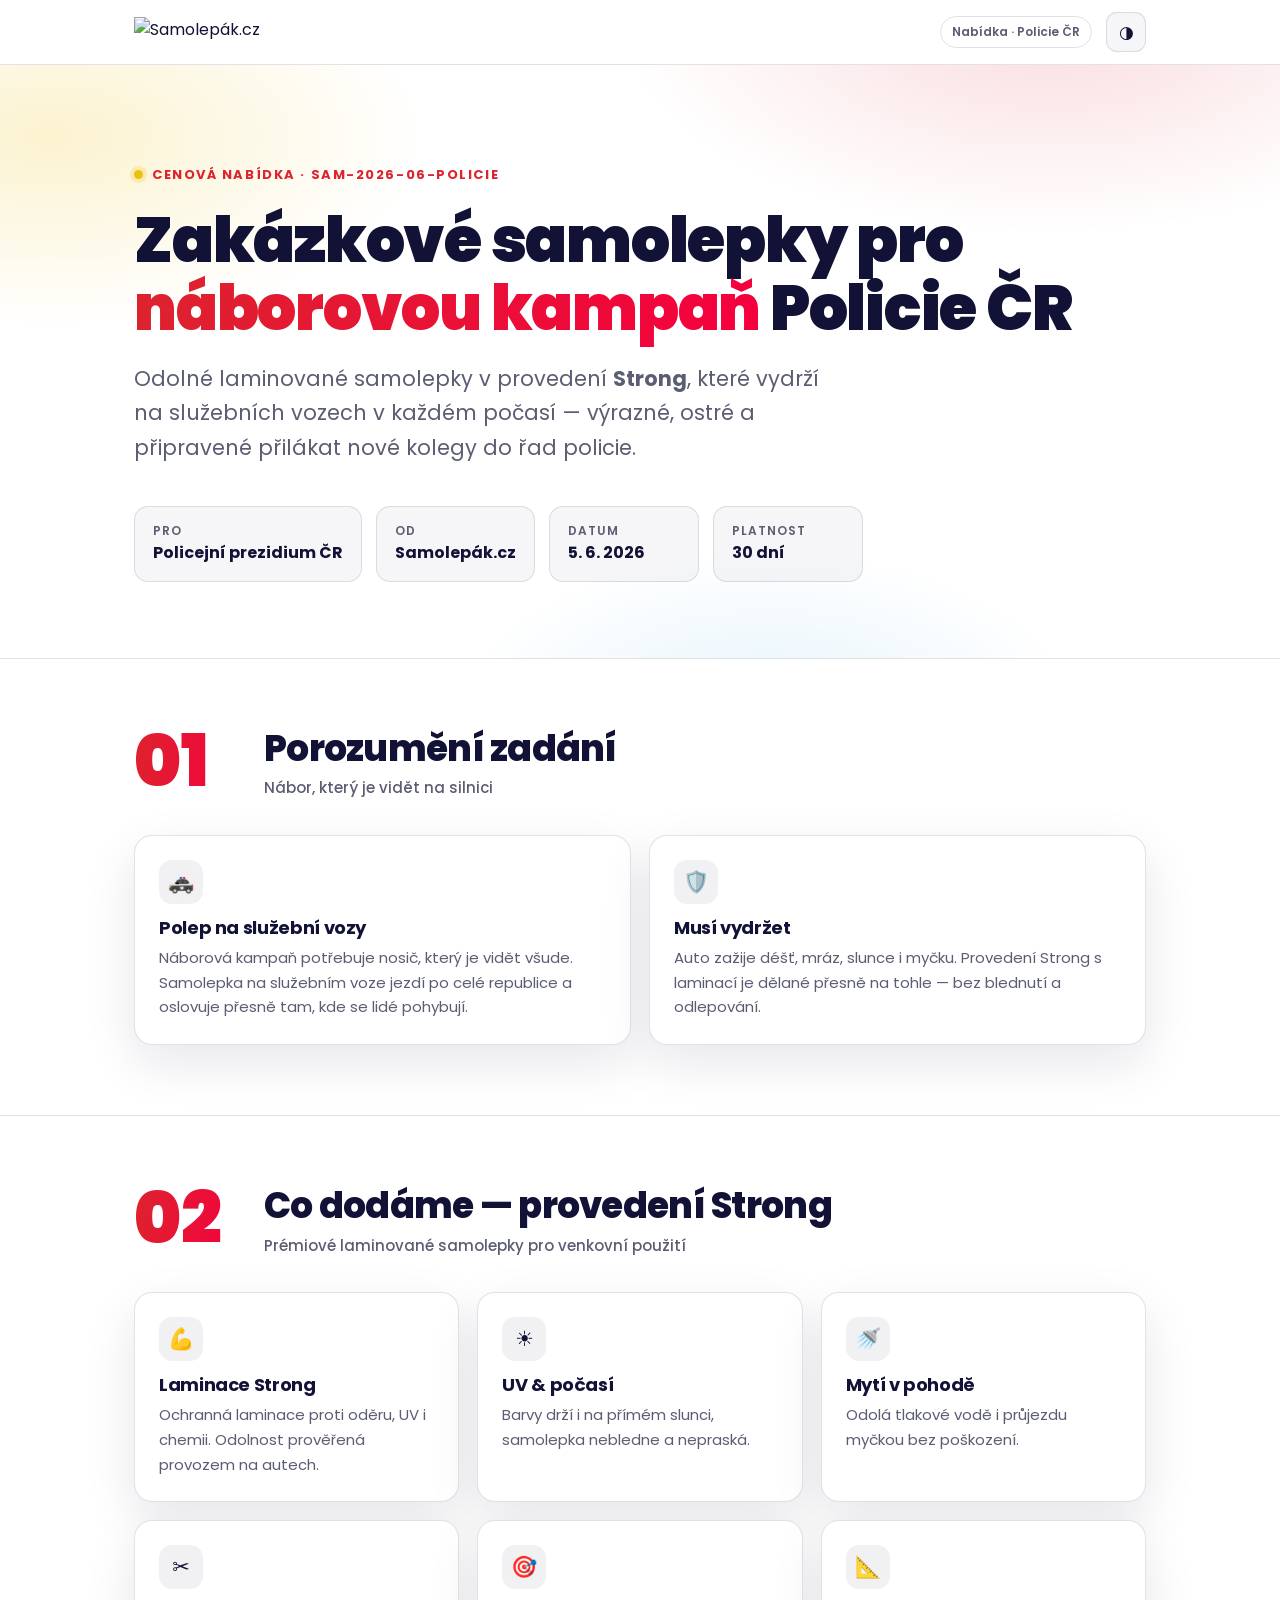
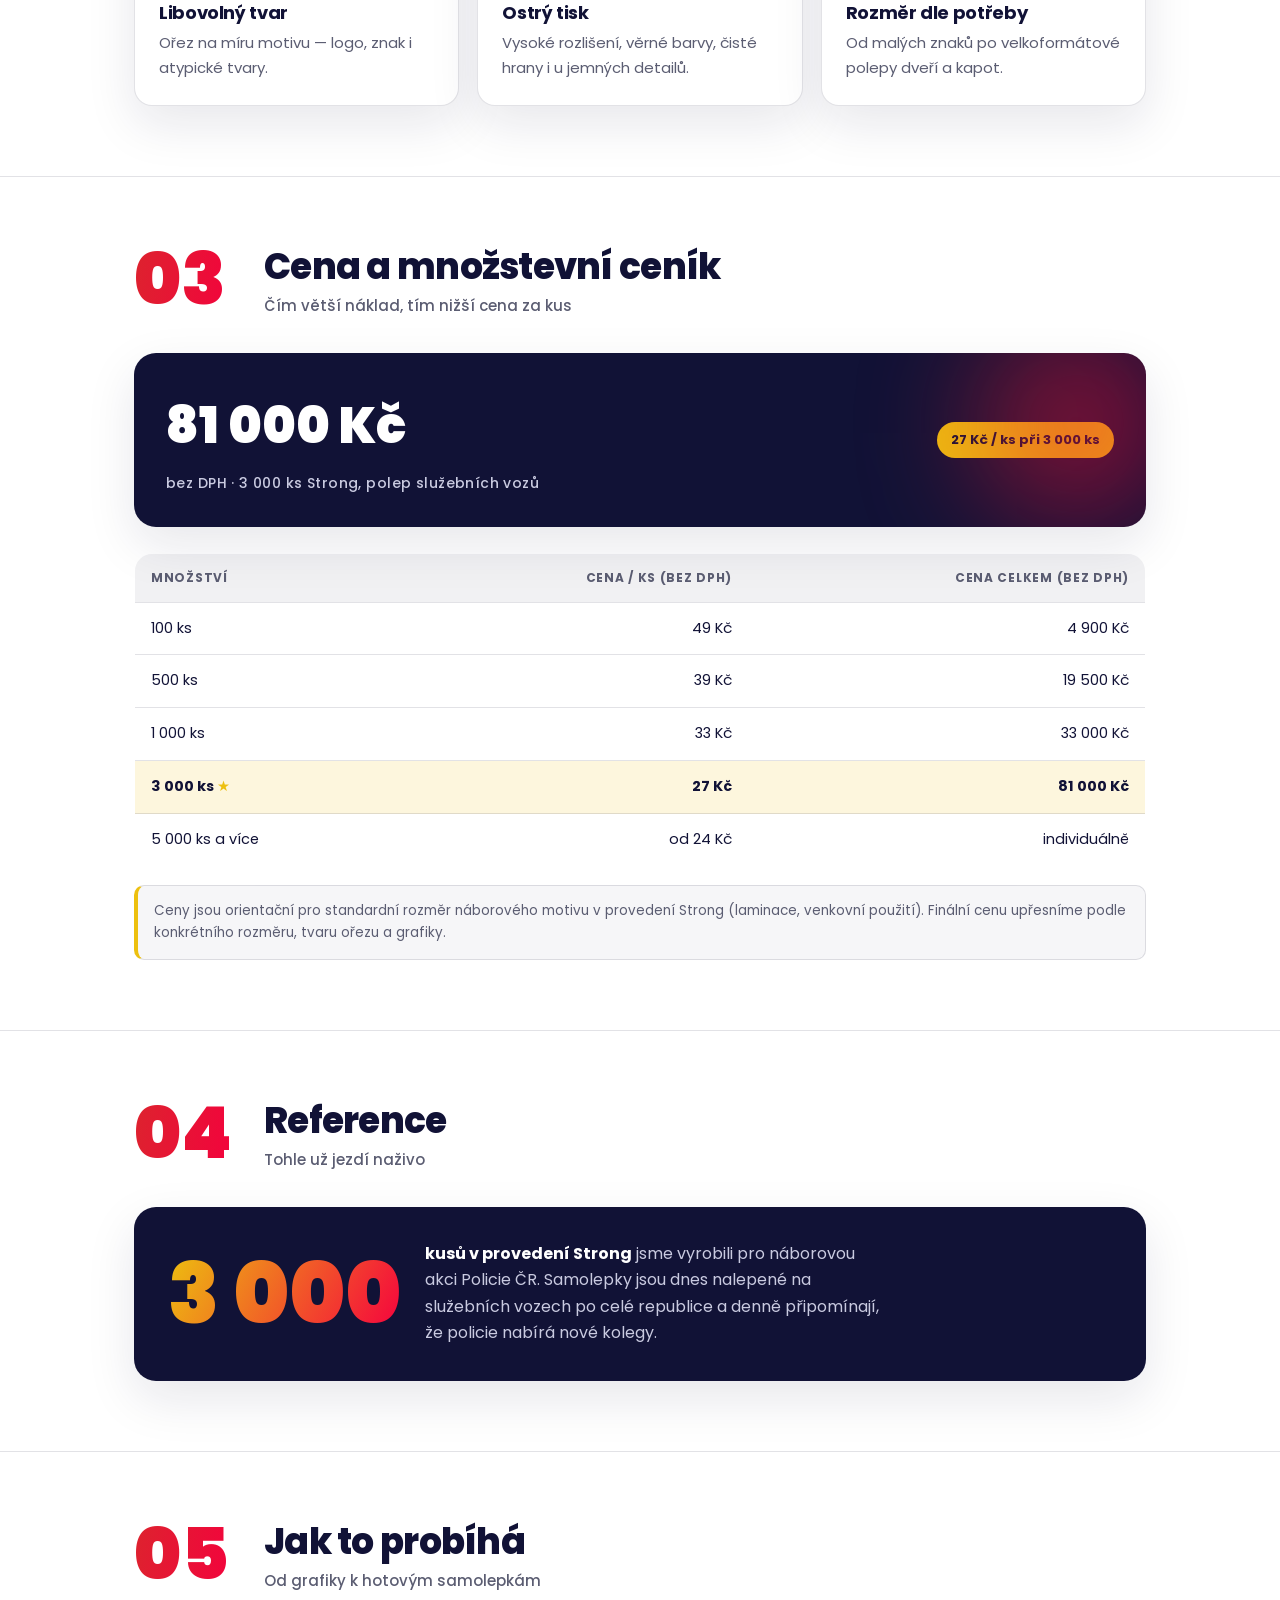
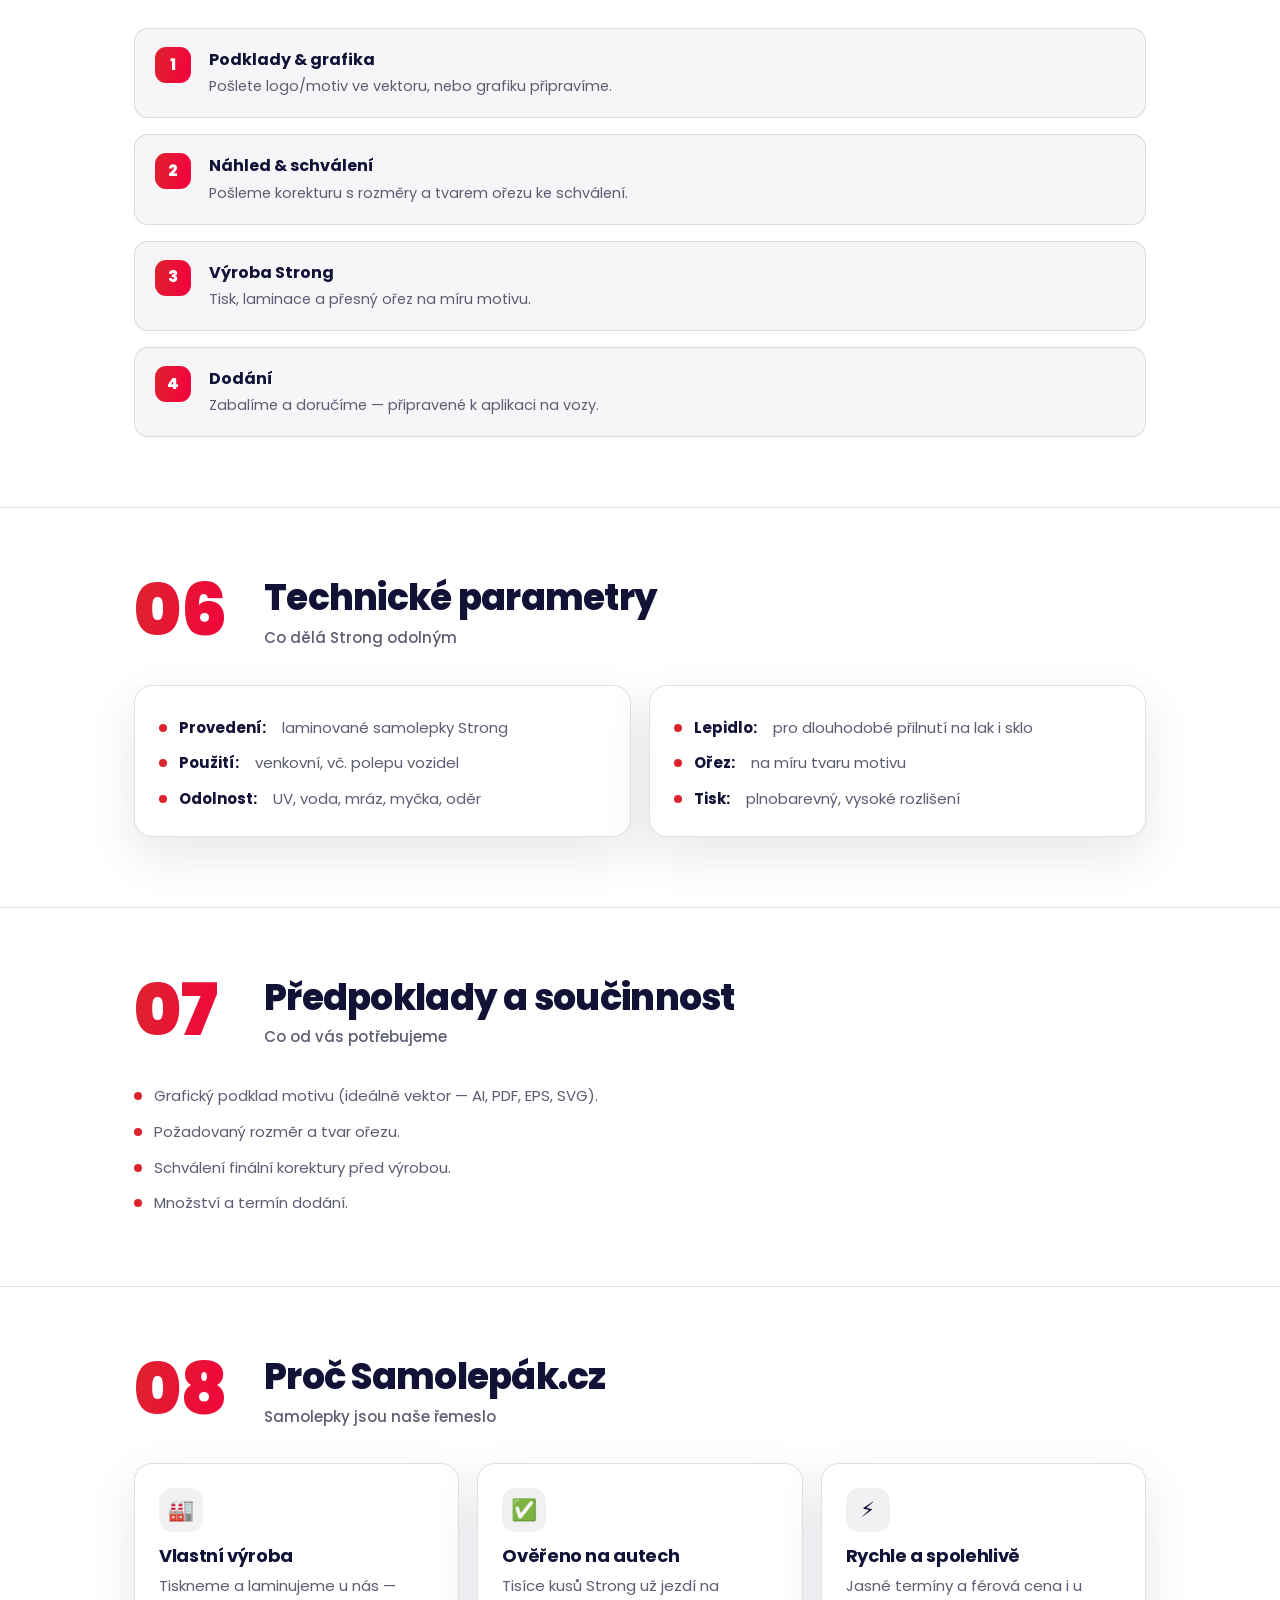
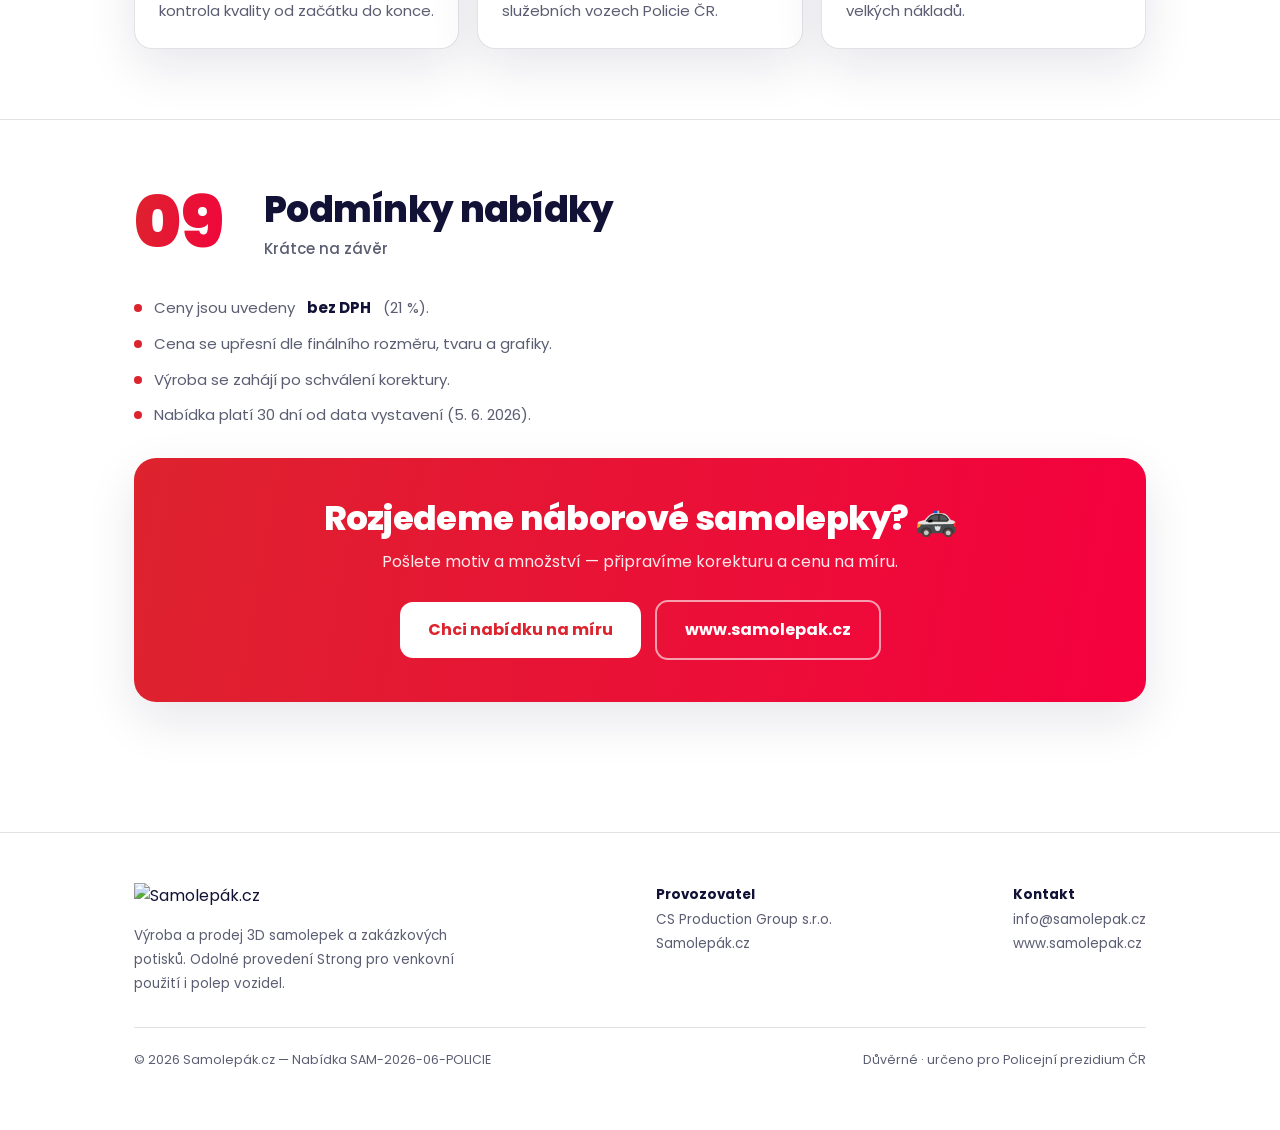
==== www/fbb2bf9d-e3c9-4ed9-a768-85759241af24/index.html @ deef24e7 "Push ostrých dat pro agenta: všechny nabídky + podklady + index Jednorázové zpřístupnění reálných da" ====
<!DOCTYPE html>
<html lang="cs" data-theme="light">
<head>
<meta charset="UTF-8">
<meta name="viewport" content="width=device-width, initial-scale=1.0">
<meta name="robots" content="noindex, nofollow">
<title>Zakázkové samolepky pro náborovou kampaň Policie ČR | Samolepák.cz</title>
<link rel="preconnect" href="https://fonts.googleapis.com">
<link rel="preconnect" href="https://fonts.gstatic.com" crossorigin>
<link href="https://fonts.googleapis.com/css2?family=Poppins:wght@400;500;600;700;800;900&display=swap" rel="stylesheet">
<style>
:root{
  --navy:#111236; --ink:#111236; --muted:#5b5d72; --line:rgba(17,18,54,.12);
  --red:#dd232e; --red-2:#f5003e; --yellow:#edc00f; --blue:#008ed6; --green:#00cf01;
  --bg:#ffffff; --bg-2:#f6f7fb; --surface:rgba(17,18,54,.035); --surface-2:rgba(17,18,54,.06);
  --card:#ffffff; --shadow:0 18px 50px rgba(17,18,54,.10);
  --grad:linear-gradient(100deg,var(--red),var(--red-2));
  --radius:18px;
}
html[data-theme="dark"]{
  --ink:#eef0fb; --muted:#a6a8c4; --line:rgba(255,255,255,.10);
  --bg:#0d0e24; --bg-2:#141633; --surface:rgba(255,255,255,.04); --surface-2:rgba(255,255,255,.07);
  --card:#171935; --shadow:0 18px 50px rgba(0,0,0,.4);
}
*{box-sizing:border-box;margin:0;padding:0}
html{scroll-behavior:smooth}
body{font-family:"Poppins",system-ui,sans-serif;background:var(--bg);color:var(--ink);line-height:1.65;-webkit-font-smoothing:antialiased;overflow-x:hidden;transition:background .4s,color .4s}
.wrap{max-width:1060px;margin:0 auto;padding:0 24px}
h1,h2,h3{font-family:"Poppins",sans-serif;line-height:1.1;letter-spacing:-.02em;font-weight:800}
a{color:var(--red);text-decoration:none}.accent{color:var(--red)}
#progress{position:fixed;top:0;left:0;height:4px;width:0;background:var(--grad);z-index:100;transition:width .1s}
.topbar{position:sticky;top:0;z-index:90;backdrop-filter:blur(12px);background:color-mix(in srgb,var(--bg) 82%,transparent);border-bottom:1px solid var(--line)}
.topbar .wrap{display:flex;align-items:center;justify-content:space-between;height:64px}
.topbar img{height:30px;display:block}
html[data-theme="dark"] .topbar img{filter:brightness(0) invert(1)}
.tb-right{display:flex;align-items:center;gap:14px}
.tag{font-size:12px;color:var(--muted);border:1px solid var(--line);padding:5px 11px;border-radius:99px;font-weight:600}
.toggle{cursor:pointer;background:var(--surface);border:1px solid var(--line);color:var(--ink);width:40px;height:40px;border-radius:11px;font-size:17px;display:grid;place-items:center;transition:.2s}
.toggle:hover{background:var(--surface-2)}
.hero{position:relative;padding:96px 0 76px;overflow:hidden}
.hero::before{content:"";position:absolute;inset:0;z-index:-1;
  background:radial-gradient(720px 360px at 82% -8%,rgba(221,35,46,.16),transparent 60%),
             radial-gradient(620px 320px at 4% 12%,rgba(237,192,15,.20),transparent 60%),
             radial-gradient(520px 280px at 60% 110%,rgba(0,142,214,.10),transparent 60%)}
.eyebrow{display:inline-flex;align-items:center;gap:9px;font-size:13px;font-weight:700;letter-spacing:.12em;text-transform:uppercase;color:var(--red);margin-bottom:22px}
.eyebrow .dot{width:9px;height:9px;border-radius:99px;background:var(--yellow);box-shadow:0 0 0 4px rgba(237,192,15,.22)}
.hero h1{font-size:clamp(34px,6.2vw,62px);font-weight:900;margin-bottom:18px}
.hero h1 .em{background:var(--grad);-webkit-background-clip:text;background-clip:text;color:transparent}
.hero p.lead{font-size:clamp(17px,2.4vw,21px);color:var(--muted);max-width:690px}
.meta{display:flex;flex-wrap:wrap;gap:14px;margin-top:40px}
.meta .m{background:var(--surface);border:1px solid var(--line);border-radius:14px;padding:14px 18px;min-width:150px}
.meta .m span{display:block;font-size:12px;letter-spacing:.08em;text-transform:uppercase;color:var(--muted);font-weight:600}
.meta .m strong{font-size:16px;font-weight:700}
section.block{padding:70px 0;border-top:1px solid var(--line)}
.sec-head{display:flex;align-items:flex-start;gap:22px;margin-bottom:34px}
.sec-num{font-family:"Poppins",sans-serif;font-weight:900;font-size:clamp(40px,7vw,72px);line-height:.9;background:var(--grad);-webkit-background-clip:text;background-clip:text;color:transparent;min-width:1.5em}
.sec-head h2{font-size:clamp(25px,3.6vw,36px);font-weight:800;margin-bottom:8px}
.sec-head .sub{color:var(--muted);font-size:15px;font-weight:500}
.grid{display:grid;gap:18px}.g2{grid-template-columns:repeat(2,1fr)}.g3{grid-template-columns:repeat(3,1fr)}
.card{background:var(--card);border:1px solid var(--line);border-radius:var(--radius);padding:24px;box-shadow:var(--shadow)}
.card h3{font-size:18px;font-weight:700;margin-bottom:8px}
.card p{color:var(--muted);font-size:15px;font-weight:400}
.icon{width:44px;height:44px;border-radius:13px;display:grid;place-items:center;margin-bottom:14px;background:var(--surface-2);font-size:21px}
ul.clean{list-style:none;display:grid;gap:11px;margin-top:6px}
ul.clean li{display:flex;gap:12px;color:var(--muted);font-size:15px}
ul.clean li::before{content:"";flex:0 0 auto;width:8px;height:8px;border-radius:99px;background:var(--red);margin-top:8px}
/* price hero */
.price-hero{background:var(--navy);color:#fff;border-radius:22px;padding:32px;box-shadow:var(--shadow);display:flex;flex-wrap:wrap;justify-content:space-between;align-items:center;gap:18px;margin-bottom:26px;position:relative;overflow:hidden}
html[data-theme="dark"] .price-hero{background:#0a0b1d;border:1px solid var(--line)}
.price-hero::after{content:"";position:absolute;right:-30px;top:-30px;width:200px;height:200px;border-radius:50%;background:var(--grad);filter:blur(60px);opacity:.5}
.price-hero .big{font-size:clamp(32px,6vw,50px);font-weight:900;position:relative}
.price-hero .big small{display:block;font-size:14px;font-weight:500;color:#c9cae0;letter-spacing:.03em;margin-top:4px}
.price-hero .pill{position:relative;display:inline-block;font-size:13px;font-weight:700;padding:7px 14px;border-radius:99px;background:var(--yellow);color:#111236}
table{width:100%;border-collapse:collapse;background:var(--card);border:1px solid var(--line);border-radius:var(--radius);overflow:hidden}
th,td{padding:14px 16px;text-align:left;font-size:14.5px;border-bottom:1px solid var(--line)}
th{background:var(--surface-2);font-weight:700;font-size:12px;letter-spacing:.06em;text-transform:uppercase;color:var(--muted)}
td.num,th.num{text-align:right;font-variant-numeric:tabular-nums;white-space:nowrap}
tr:last-child td{border-bottom:0}
tr.hl td{background:rgba(237,192,15,.14);font-weight:700}
tr.hl td:first-child::after{content:" ★";color:var(--yellow)}
.tbl-wrap{overflow-x:auto;border-radius:var(--radius)}
.steps{counter-reset:s;display:grid;gap:16px}
.step{display:flex;gap:18px;align-items:flex-start;background:var(--surface);border:1px solid var(--line);border-radius:14px;padding:18px 20px}
.step::before{counter-increment:s;content:counter(s);flex:0 0 auto;width:36px;height:36px;border-radius:11px;background:var(--grad);color:#fff;display:grid;place-items:center;font-weight:800}
.step b{font-weight:700}.step p{color:var(--muted);font-size:14.5px;margin-top:2px}
.note{font-size:13.5px;color:var(--muted);background:var(--surface);border:1px solid var(--line);border-left:4px solid var(--yellow);border-radius:10px;padding:14px 16px;margin-top:18px}
.ref{display:flex;flex-wrap:wrap;gap:24px;align-items:center;background:var(--navy);color:#fff;border-radius:22px;padding:34px;box-shadow:var(--shadow);position:relative;overflow:hidden}
html[data-theme="dark"] .ref{background:#0a0b1d;border:1px solid var(--line)}
.ref .num-big{font-size:clamp(48px,9vw,84px);font-weight:900;line-height:1;background:linear-gradient(120deg,var(--yellow),var(--red-2));-webkit-background-clip:text;background-clip:text;color:transparent}
.ref p{color:#c9cae0;max-width:460px}
.cta{margin:30px 0 0;background:var(--grad);color:#fff;border-radius:22px;padding:42px;text-align:center;box-shadow:var(--shadow)}
.cta h2{font-size:clamp(24px,4vw,34px);margin-bottom:12px;color:#fff}
.cta p{color:rgba(255,255,255,.9);max-width:540px;margin:0 auto 24px}
.btn{display:inline-flex;align-items:center;gap:9px;font-weight:700;font-size:16px;padding:15px 28px;border-radius:13px;background:#fff;color:var(--red);transition:transform .15s,box-shadow .2s}
.btn:hover{transform:translateY(-2px);box-shadow:0 12px 30px rgba(0,0,0,.2)}
.btn.ghost{background:transparent;color:#fff;border:2px solid rgba(255,255,255,.6);margin-left:10px}
footer{border-top:1px solid var(--line);padding:50px 0 60px;margin-top:60px}
.foot{display:flex;flex-wrap:wrap;justify-content:space-between;gap:26px}
.foot img{height:32px;margin-bottom:14px}
html[data-theme="dark"] .foot img{filter:brightness(0) invert(1)}
.foot .col p{color:var(--muted);font-size:13.5px;line-height:1.8}.foot a{color:var(--muted)}.foot a:hover{color:var(--red)}
.legal{margin-top:30px;padding-top:22px;border-top:1px solid var(--line);font-size:12.5px;color:var(--muted);display:flex;flex-wrap:wrap;gap:8px 20px;justify-content:space-between}
@media(max-width:760px){.g2,.g3{grid-template-columns:1fr}.sec-head{gap:14px}.sec-num{min-width:auto}.topbar .tag{display:none}.hero{padding:64px 0 54px}}
</style>
</head>
<body>
<div id="progress"></div>
<header class="topbar"><div class="wrap">
  <img src="/_assets/samolepak/logo.svg" alt="Samolepák.cz">
  <div class="tb-right"><span class="tag">Nabídka&nbsp;·&nbsp;Policie&nbsp;ČR</span>
    <button class="toggle" id="themeBtn" aria-label="Přepnout režim">◑</button></div>
</div></header>

<section class="hero"><div class="wrap">
  <div class="eyebrow"><span class="dot"></span> Cenová nabídka · SAM-2026-06-POLICIE</div>
  <h1>Zakázkové samolepky pro <span class="em">náborovou kampaň</span> Policie ČR</h1>
  <p class="lead">Odolné laminované samolepky v provedení <strong>Strong</strong>, které vydrží na služebních vozech v každém počasí — výrazné, ostré a připravené přilákat nové kolegy do řad policie.</p>
  <div class="meta">
    <div class="m"><span>Pro</span><strong>Policejní prezidium ČR</strong></div>
    <div class="m"><span>Od</span><strong>Samolepák.cz</strong></div>
    <div class="m"><span>Datum</span><strong>5. 6. 2026</strong></div>
    <div class="m"><span>Platnost</span><strong>30 dní</strong></div>
  </div>
</div></section>

<!-- 01 -->
<section class="block"><div class="wrap">
  <div class="sec-head"><div class="sec-num">01</div><div><h2>Porozumění zadání</h2><div class="sub">Nábor, který je vidět na silnici</div></div></div>
  <div class="grid g2">
    <div class="card"><div class="icon">🚓</div><h3>Polep na služební vozy</h3><p>Náborová kampaň potřebuje nosič, který je vidět všude. Samolepka na služebním voze jezdí po celé republice a oslovuje přesně tam, kde se lidé pohybují.</p></div>
    <div class="card"><div class="icon">🛡️</div><h3>Musí vydržet</h3><p>Auto zažije déšť, mráz, slunce i myčku. Provedení Strong s laminací je dělané přesně na tohle — bez blednutí a odlepování.</p></div>
  </div>
</div></section>

<!-- 02 -->
<section class="block"><div class="wrap">
  <div class="sec-head"><div class="sec-num">02</div><div><h2>Co dodáme — provedení Strong</h2><div class="sub">Prémiové laminované samolepky pro venkovní použití</div></div></div>
  <div class="grid g3">
    <div class="card"><div class="icon">💪</div><h3>Laminace Strong</h3><p>Ochranná laminace proti oděru, UV i chemii. Odolnost prověřená provozem na autech.</p></div>
    <div class="card"><div class="icon">☀️</div><h3>UV &amp; počasí</h3><p>Barvy drží i na přímém slunci, samolepka nebledne a nepraská.</p></div>
    <div class="card"><div class="icon">🚿</div><h3>Mytí v pohodě</h3><p>Odolá tlakové vodě i průjezdu myčkou bez poškození.</p></div>
    <div class="card"><div class="icon">✂️</div><h3>Libovolný tvar</h3><p>Ořez na míru motivu — logo, znak i atypické tvary.</p></div>
    <div class="card"><div class="icon">🎯</div><h3>Ostrý tisk</h3><p>Vysoké rozlišení, věrné barvy, čisté hrany i u jemných detailů.</p></div>
    <div class="card"><div class="icon">📐</div><h3>Rozměr dle potřeby</h3><p>Od malých znaků po velkoformátové polepy dveří a kapot.</p></div>
  </div>
</div></section>

<!-- 03 -->
<section class="block"><div class="wrap">
  <div class="sec-head"><div class="sec-num">03</div><div><h2>Cena a množstevní ceník</h2><div class="sub">Čím větší náklad, tím nižší cena za kus</div></div></div>
  <div class="price-hero">
    <div class="big">81 000 Kč <small>bez DPH · 3 000 ks Strong, polep služebních vozů</small></div>
    <span class="pill">27 Kč / ks při 3 000 ks</span>
  </div>
  <div class="tbl-wrap"><table>
    <thead><tr><th>Množství</th><th class="num">Cena / ks (bez DPH)</th><th class="num">Cena celkem (bez DPH)</th></tr></thead>
    <tbody>
      <tr><td>100 ks</td><td class="num">49 Kč</td><td class="num">4 900 Kč</td></tr>
      <tr><td>500 ks</td><td class="num">39 Kč</td><td class="num">19 500 Kč</td></tr>
      <tr><td>1 000 ks</td><td class="num">33 Kč</td><td class="num">33 000 Kč</td></tr>
      <tr class="hl"><td>3 000 ks</td><td class="num">27 Kč</td><td class="num">81 000 Kč</td></tr>
      <tr><td>5 000 ks a více</td><td class="num">od 24 Kč</td><td class="num">individuálně</td></tr>
    </tbody>
  </table></div>
  <div class="note">Ceny jsou orientační pro standardní rozměr náborového motivu v provedení Strong (laminace, venkovní použití). Finální cenu upřesníme podle konkrétního rozměru, tvaru ořezu a grafiky.</div>
</div></section>

<!-- 04 -->
<section class="block"><div class="wrap">
  <div class="sec-head"><div class="sec-num">04</div><div><h2>Reference</h2><div class="sub">Tohle už jezdí naživo</div></div></div>
  <div class="ref">
    <div class="num-big">3&nbsp;000</div>
    <p><strong style="color:#fff">kusů v provedení Strong</strong> jsme vyrobili pro náborovou akci Policie ČR. Samolepky jsou dnes nalepené na služebních vozech po celé republice a denně připomínají, že policie nabírá nové kolegy.</p>
  </div>
</div></section>

<!-- 05 -->
<section class="block"><div class="wrap">
  <div class="sec-head"><div class="sec-num">05</div><div><h2>Jak to probíhá</h2><div class="sub">Od grafiky k hotovým samolepkám</div></div></div>
  <div class="steps">
    <div class="step"><div><b>Podklady &amp; grafika</b><p>Pošlete logo/motiv ve vektoru, nebo grafiku připravíme.</p></div></div>
    <div class="step"><div><b>Náhled &amp; schválení</b><p>Pošleme korekturu s rozměry a tvarem ořezu ke schválení.</p></div></div>
    <div class="step"><div><b>Výroba Strong</b><p>Tisk, laminace a přesný ořez na míru motivu.</p></div></div>
    <div class="step"><div><b>Dodání</b><p>Zabalíme a doručíme — připravené k aplikaci na vozy.</p></div></div>
  </div>
</div></section>

<!-- 06 -->
<section class="block"><div class="wrap">
  <div class="sec-head"><div class="sec-num">06</div><div><h2>Technické parametry</h2><div class="sub">Co dělá Strong odolným</div></div></div>
  <div class="grid g2">
    <div class="card"><ul class="clean">
      <li><b style="color:var(--ink)">Provedení:</b>&nbsp;laminované samolepky Strong</li>
      <li><b style="color:var(--ink)">Použití:</b>&nbsp;venkovní, vč. polepu vozidel</li>
      <li><b style="color:var(--ink)">Odolnost:</b>&nbsp;UV, voda, mráz, myčka, oděr</li>
    </ul></div>
    <div class="card"><ul class="clean">
      <li><b style="color:var(--ink)">Lepidlo:</b>&nbsp;pro dlouhodobé přilnutí na lak i sklo</li>
      <li><b style="color:var(--ink)">Ořez:</b>&nbsp;na míru tvaru motivu</li>
      <li><b style="color:var(--ink)">Tisk:</b>&nbsp;plnobarevný, vysoké rozlišení</li>
    </ul></div>
  </div>
</div></section>

<!-- 07 -->
<section class="block"><div class="wrap">
  <div class="sec-head"><div class="sec-num">07</div><div><h2>Předpoklady a součinnost</h2><div class="sub">Co od vás potřebujeme</div></div></div>
  <ul class="clean">
    <li>Grafický podklad motivu (ideálně vektor — AI, PDF, EPS, SVG).</li>
    <li>Požadovaný rozměr a tvar ořezu.</li>
    <li>Schválení finální korektury před výrobou.</li>
    <li>Množství a termín dodání.</li>
  </ul>
</div></section>

<!-- 08 -->
<section class="block"><div class="wrap">
  <div class="sec-head"><div class="sec-num">08</div><div><h2>Proč Samolepák.cz</h2><div class="sub">Samolepky jsou naše řemeslo</div></div></div>
  <div class="grid g3">
    <div class="card"><div class="icon">🏭</div><h3>Vlastní výroba</h3><p>Tiskneme a laminujeme u nás — kontrola kvality od začátku do konce.</p></div>
    <div class="card"><div class="icon">✅</div><h3>Ověřeno na autech</h3><p>Tisíce kusů Strong už jezdí na služebních vozech Policie ČR.</p></div>
    <div class="card"><div class="icon">⚡</div><h3>Rychle a spolehlivě</h3><p>Jasné termíny a férová cena i u velkých nákladů.</p></div>
  </div>
</div></section>

<!-- 09 -->
<section class="block"><div class="wrap">
  <div class="sec-head"><div class="sec-num">09</div><div><h2>Podmínky nabídky</h2><div class="sub">Krátce na závěr</div></div></div>
  <ul class="clean">
    <li>Ceny jsou uvedeny <b style="color:var(--ink)">bez DPH</b> (21 %).</li>
    <li>Cena se upřesní dle finálního rozměru, tvaru a grafiky.</li>
    <li>Výroba se zahájí po schválení korektury.</li>
    <li>Nabídka platí 30 dní od data vystavení (5. 6. 2026).</li>
  </ul>
  <div class="cta">
    <h2>Rozjedeme náborové samolepky? 🚓</h2>
    <p>Pošlete motiv a množství — připravíme korekturu a cenu na míru.</p>
    <a class="btn" href="mailto:info@samolepak.cz?subject=Nabídka%20samolepky%20Strong%20—%20SAM-2026-06-POLICIE">Chci nabídku na míru</a>
    <a class="btn ghost" href="https://www.samolepak.cz">www.samolepak.cz</a>
  </div>
</div></section>

<footer><div class="wrap">
  <div class="foot">
    <div class="col" style="max-width:340px"><img src="/_assets/samolepak/logo.svg" alt="Samolepák.cz">
      <p>Výroba a prodej 3D samolepek a zakázkových potisků. Odolné provedení Strong pro venkovní použití i polep vozidel.</p></div>
    <div class="col"><p><b style="color:var(--ink)">Provozovatel</b><br>CS Production Group s.r.o.<br>Samolepák.cz</p></div>
    <div class="col"><p><b style="color:var(--ink)">Kontakt</b><br>
      <a href="mailto:info@samolepak.cz">info@samolepak.cz</a><br>
      <a href="https://www.samolepak.cz">www.samolepak.cz</a></p></div>
  </div>
  <div class="legal"><span>© 2026 Samolepák.cz — Nabídka SAM-2026-06-POLICIE</span><span>Důvěrné · určeno pro Policejní prezidium ČR</span></div>
</div></footer>

<script>
const root=document.documentElement,btn=document.getElementById('themeBtn');
const saved=localStorage.getItem('samo-theme');if(saved)root.setAttribute('data-theme',saved);
btn.addEventListener('click',()=>{const n=root.getAttribute('data-theme')==='light'?'dark':'light';root.setAttribute('data-theme',n);localStorage.setItem('samo-theme',n);});
const bar=document.getElementById('progress');
addEventListener('scroll',()=>{const h=document.documentElement;bar.style.width=(h.scrollTop/(h.scrollHeight-h.clientHeight)*100)+'%';},{passive:true});
</script>
</body>
</html>
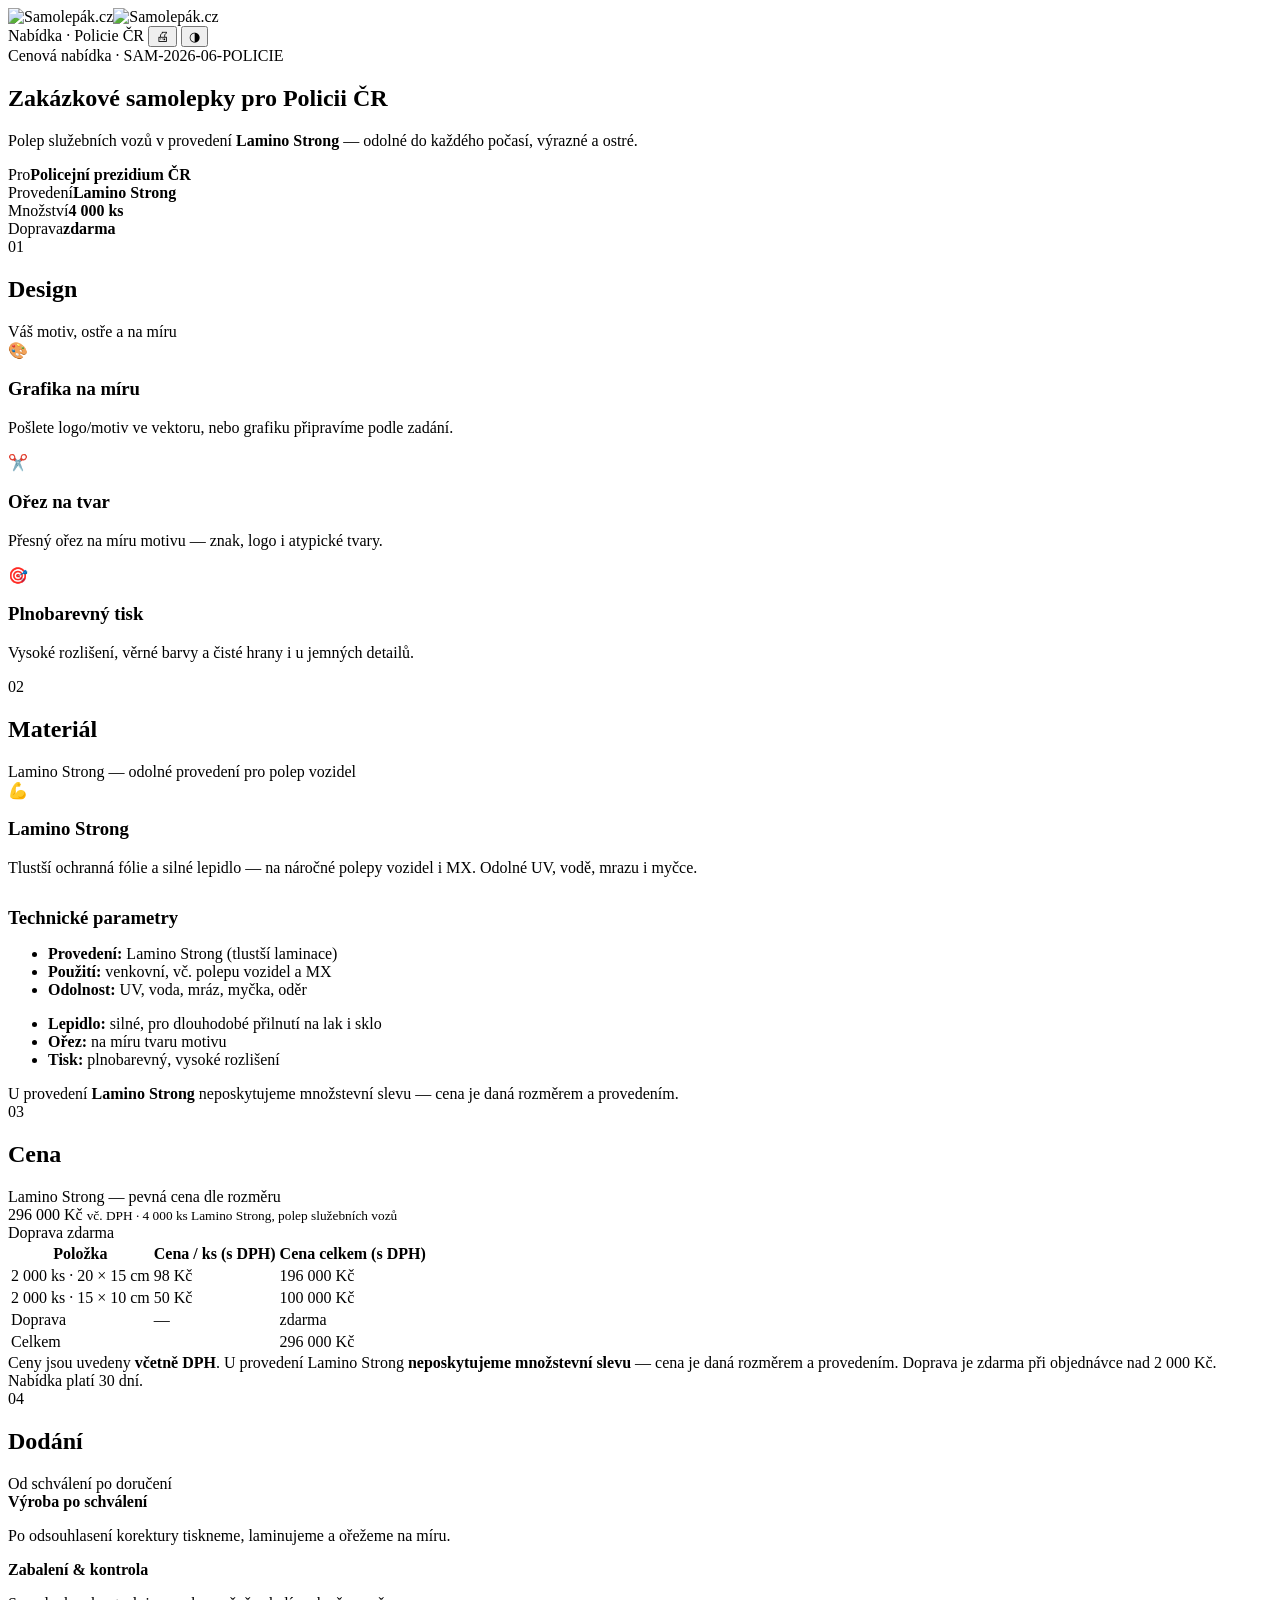
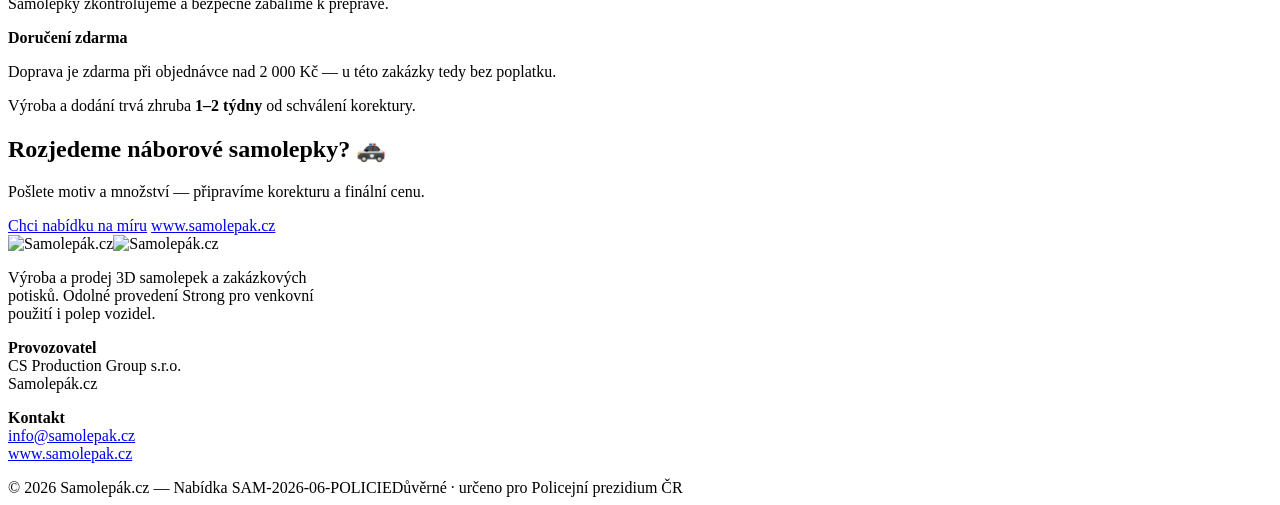
==== commit 73e740af: "Samolepák PČR: dorovnání do gitu (content-only + index) Doběh po commitu 10f1783 — nabídka PČR (GUID" ====
--- a/www/fbb2bf9d-e3c9-4ed9-a768-85759241af24/index.html
+++ b/www/fbb2bf9d-e3c9-4ed9-a768-85759241af24/index.html
@@ -8,241 +8,98 @@
 <link rel="preconnect" href="https://fonts.googleapis.com">
 <link rel="preconnect" href="https://fonts.gstatic.com" crossorigin>
 <link href="https://fonts.googleapis.com/css2?family=Poppins:wght@400;500;600;700;800;900&display=swap" rel="stylesheet">
-<style>
-:root{
-  --navy:#111236; --ink:#111236; --muted:#5b5d72; --line:rgba(17,18,54,.12);
-  --red:#dd232e; --red-2:#f5003e; --yellow:#edc00f; --blue:#008ed6; --green:#00cf01;
-  --bg:#ffffff; --bg-2:#f6f7fb; --surface:rgba(17,18,54,.035); --surface-2:rgba(17,18,54,.06);
-  --card:#ffffff; --shadow:0 18px 50px rgba(17,18,54,.10);
-  --grad:linear-gradient(100deg,var(--red),var(--red-2));
-  --radius:18px;
-}
-html[data-theme="dark"]{
-  --ink:#eef0fb; --muted:#a6a8c4; --line:rgba(255,255,255,.10);
-  --bg:#0d0e24; --bg-2:#141633; --surface:rgba(255,255,255,.04); --surface-2:rgba(255,255,255,.07);
-  --card:#171935; --shadow:0 18px 50px rgba(0,0,0,.4);
-}
-*{box-sizing:border-box;margin:0;padding:0}
-html{scroll-behavior:smooth}
-body{font-family:"Poppins",system-ui,sans-serif;background:var(--bg);color:var(--ink);line-height:1.65;-webkit-font-smoothing:antialiased;overflow-x:hidden;transition:background .4s,color .4s}
-.wrap{max-width:1060px;margin:0 auto;padding:0 24px}
-h1,h2,h3{font-family:"Poppins",sans-serif;line-height:1.1;letter-spacing:-.02em;font-weight:800}
-a{color:var(--red);text-decoration:none}.accent{color:var(--red)}
-#progress{position:fixed;top:0;left:0;height:4px;width:0;background:var(--grad);z-index:100;transition:width .1s}
-.topbar{position:sticky;top:0;z-index:90;backdrop-filter:blur(12px);background:color-mix(in srgb,var(--bg) 82%,transparent);border-bottom:1px solid var(--line)}
-.topbar .wrap{display:flex;align-items:center;justify-content:space-between;height:64px}
-.topbar img{height:30px;display:block}
-html[data-theme="dark"] .topbar img{filter:brightness(0) invert(1)}
-.tb-right{display:flex;align-items:center;gap:14px}
-.tag{font-size:12px;color:var(--muted);border:1px solid var(--line);padding:5px 11px;border-radius:99px;font-weight:600}
-.toggle{cursor:pointer;background:var(--surface);border:1px solid var(--line);color:var(--ink);width:40px;height:40px;border-radius:11px;font-size:17px;display:grid;place-items:center;transition:.2s}
-.toggle:hover{background:var(--surface-2)}
-.hero{position:relative;padding:96px 0 76px;overflow:hidden}
-.hero::before{content:"";position:absolute;inset:0;z-index:-1;
-  background:radial-gradient(720px 360px at 82% -8%,rgba(221,35,46,.16),transparent 60%),
-             radial-gradient(620px 320px at 4% 12%,rgba(237,192,15,.20),transparent 60%),
-             radial-gradient(520px 280px at 60% 110%,rgba(0,142,214,.10),transparent 60%)}
-.eyebrow{display:inline-flex;align-items:center;gap:9px;font-size:13px;font-weight:700;letter-spacing:.12em;text-transform:uppercase;color:var(--red);margin-bottom:22px}
-.eyebrow .dot{width:9px;height:9px;border-radius:99px;background:var(--yellow);box-shadow:0 0 0 4px rgba(237,192,15,.22)}
-.hero h1{font-size:clamp(34px,6.2vw,62px);font-weight:900;margin-bottom:18px}
-.hero h1 .em{background:var(--grad);-webkit-background-clip:text;background-clip:text;color:transparent}
-.hero p.lead{font-size:clamp(17px,2.4vw,21px);color:var(--muted);max-width:690px}
-.meta{display:flex;flex-wrap:wrap;gap:14px;margin-top:40px}
-.meta .m{background:var(--surface);border:1px solid var(--line);border-radius:14px;padding:14px 18px;min-width:150px}
-.meta .m span{display:block;font-size:12px;letter-spacing:.08em;text-transform:uppercase;color:var(--muted);font-weight:600}
-.meta .m strong{font-size:16px;font-weight:700}
-section.block{padding:70px 0;border-top:1px solid var(--line)}
-.sec-head{display:flex;align-items:flex-start;gap:22px;margin-bottom:34px}
-.sec-num{font-family:"Poppins",sans-serif;font-weight:900;font-size:clamp(40px,7vw,72px);line-height:.9;background:var(--grad);-webkit-background-clip:text;background-clip:text;color:transparent;min-width:1.5em}
-.sec-head h2{font-size:clamp(25px,3.6vw,36px);font-weight:800;margin-bottom:8px}
-.sec-head .sub{color:var(--muted);font-size:15px;font-weight:500}
-.grid{display:grid;gap:18px}.g2{grid-template-columns:repeat(2,1fr)}.g3{grid-template-columns:repeat(3,1fr)}
-.card{background:var(--card);border:1px solid var(--line);border-radius:var(--radius);padding:24px;box-shadow:var(--shadow)}
-.card h3{font-size:18px;font-weight:700;margin-bottom:8px}
-.card p{color:var(--muted);font-size:15px;font-weight:400}
-.icon{width:44px;height:44px;border-radius:13px;display:grid;place-items:center;margin-bottom:14px;background:var(--surface-2);font-size:21px}
-ul.clean{list-style:none;display:grid;gap:11px;margin-top:6px}
-ul.clean li{display:flex;gap:12px;color:var(--muted);font-size:15px}
-ul.clean li::before{content:"";flex:0 0 auto;width:8px;height:8px;border-radius:99px;background:var(--red);margin-top:8px}
-/* price hero */
-.price-hero{background:var(--navy);color:#fff;border-radius:22px;padding:32px;box-shadow:var(--shadow);display:flex;flex-wrap:wrap;justify-content:space-between;align-items:center;gap:18px;margin-bottom:26px;position:relative;overflow:hidden}
-html[data-theme="dark"] .price-hero{background:#0a0b1d;border:1px solid var(--line)}
-.price-hero::after{content:"";position:absolute;right:-30px;top:-30px;width:200px;height:200px;border-radius:50%;background:var(--grad);filter:blur(60px);opacity:.5}
-.price-hero .big{font-size:clamp(32px,6vw,50px);font-weight:900;position:relative}
-.price-hero .big small{display:block;font-size:14px;font-weight:500;color:#c9cae0;letter-spacing:.03em;margin-top:4px}
-.price-hero .pill{position:relative;display:inline-block;font-size:13px;font-weight:700;padding:7px 14px;border-radius:99px;background:var(--yellow);color:#111236}
-table{width:100%;border-collapse:collapse;background:var(--card);border:1px solid var(--line);border-radius:var(--radius);overflow:hidden}
-th,td{padding:14px 16px;text-align:left;font-size:14.5px;border-bottom:1px solid var(--line)}
-th{background:var(--surface-2);font-weight:700;font-size:12px;letter-spacing:.06em;text-transform:uppercase;color:var(--muted)}
-td.num,th.num{text-align:right;font-variant-numeric:tabular-nums;white-space:nowrap}
-tr:last-child td{border-bottom:0}
-tr.hl td{background:rgba(237,192,15,.14);font-weight:700}
-tr.hl td:first-child::after{content:" ★";color:var(--yellow)}
-.tbl-wrap{overflow-x:auto;border-radius:var(--radius)}
-.steps{counter-reset:s;display:grid;gap:16px}
-.step{display:flex;gap:18px;align-items:flex-start;background:var(--surface);border:1px solid var(--line);border-radius:14px;padding:18px 20px}
-.step::before{counter-increment:s;content:counter(s);flex:0 0 auto;width:36px;height:36px;border-radius:11px;background:var(--grad);color:#fff;display:grid;place-items:center;font-weight:800}
-.step b{font-weight:700}.step p{color:var(--muted);font-size:14.5px;margin-top:2px}
-.note{font-size:13.5px;color:var(--muted);background:var(--surface);border:1px solid var(--line);border-left:4px solid var(--yellow);border-radius:10px;padding:14px 16px;margin-top:18px}
-.ref{display:flex;flex-wrap:wrap;gap:24px;align-items:center;background:var(--navy);color:#fff;border-radius:22px;padding:34px;box-shadow:var(--shadow);position:relative;overflow:hidden}
-html[data-theme="dark"] .ref{background:#0a0b1d;border:1px solid var(--line)}
-.ref .num-big{font-size:clamp(48px,9vw,84px);font-weight:900;line-height:1;background:linear-gradient(120deg,var(--yellow),var(--red-2));-webkit-background-clip:text;background-clip:text;color:transparent}
-.ref p{color:#c9cae0;max-width:460px}
-.cta{margin:30px 0 0;background:var(--grad);color:#fff;border-radius:22px;padding:42px;text-align:center;box-shadow:var(--shadow)}
-.cta h2{font-size:clamp(24px,4vw,34px);margin-bottom:12px;color:#fff}
-.cta p{color:rgba(255,255,255,.9);max-width:540px;margin:0 auto 24px}
-.btn{display:inline-flex;align-items:center;gap:9px;font-weight:700;font-size:16px;padding:15px 28px;border-radius:13px;background:#fff;color:var(--red);transition:transform .15s,box-shadow .2s}
-.btn:hover{transform:translateY(-2px);box-shadow:0 12px 30px rgba(0,0,0,.2)}
-.btn.ghost{background:transparent;color:#fff;border:2px solid rgba(255,255,255,.6);margin-left:10px}
-footer{border-top:1px solid var(--line);padding:50px 0 60px;margin-top:60px}
-.foot{display:flex;flex-wrap:wrap;justify-content:space-between;gap:26px}
-.foot img{height:32px;margin-bottom:14px}
-html[data-theme="dark"] .foot img{filter:brightness(0) invert(1)}
-.foot .col p{color:var(--muted);font-size:13.5px;line-height:1.8}.foot a{color:var(--muted)}.foot a:hover{color:var(--red)}
-.legal{margin-top:30px;padding-top:22px;border-top:1px solid var(--line);font-size:12.5px;color:var(--muted);display:flex;flex-wrap:wrap;gap:8px 20px;justify-content:space-between}
-@media(max-width:760px){.g2,.g3{grid-template-columns:1fr}.sec-head{gap:14px}.sec-num{min-width:auto}.topbar .tag{display:none}.hero{padding:64px 0 54px}}
-</style>
+<link rel="stylesheet" href="/_assets/samolepak/offer-v1.css">
 </head>
 <body>
 <div id="progress"></div>
 <header class="topbar"><div class="wrap">
-  <img src="/_assets/samolepak/logo.svg" alt="Samolepák.cz">
+  <img class="logo-on-light" src="/_assets/samolepak/logo.svg" alt="Samolepák.cz"><img class="logo-on-dark" src="/_assets/samolepak/logo-dark.svg?v=3" alt="Samolepák.cz">
   <div class="tb-right"><span class="tag">Nabídka&nbsp;·&nbsp;Policie&nbsp;ČR</span>
+    <button class="toggle" id="printBtn" title="Vytisknout / uložit PDF" aria-label="Tisk">🖨</button>
     <button class="toggle" id="themeBtn" aria-label="Přepnout režim">◑</button></div>
 </div></header>
 
 <section class="hero"><div class="wrap">
   <div class="eyebrow"><span class="dot"></span> Cenová nabídka · SAM-2026-06-POLICIE</div>
-  <h1>Zakázkové samolepky pro <span class="em">náborovou kampaň</span> Policie ČR</h1>
-  <p class="lead">Odolné laminované samolepky v provedení <strong>Strong</strong>, které vydrží na služebních vozech v každém počasí — výrazné, ostré a připravené přilákat nové kolegy do řad policie.</p>
+  <h1>Zakázkové samolepky pro <span class="em">Policii ČR</span></h1>
+  <p class="lead">Polep služebních vozů v provedení <strong>Lamino Strong</strong> — odolné do každého počasí, výrazné a ostré.</p>
   <div class="meta">
     <div class="m"><span>Pro</span><strong>Policejní prezidium ČR</strong></div>
-    <div class="m"><span>Od</span><strong>Samolepák.cz</strong></div>
-    <div class="m"><span>Datum</span><strong>5. 6. 2026</strong></div>
-    <div class="m"><span>Platnost</span><strong>30 dní</strong></div>
+    <div class="m"><span>Provedení</span><strong>Lamino Strong</strong></div>
+    <div class="m"><span>Množství</span><strong>4 000 ks</strong></div>
+    <div class="m"><span>Doprava</span><strong>zdarma</strong></div>
   </div>
 </div></section>
 
-<!-- 01 -->
+<!-- 01 — DESIGN -->
 <section class="block"><div class="wrap">
-  <div class="sec-head"><div class="sec-num">01</div><div><h2>Porozumění zadání</h2><div class="sub">Nábor, který je vidět na silnici</div></div></div>
-  <div class="grid g2">
-    <div class="card"><div class="icon">🚓</div><h3>Polep na služební vozy</h3><p>Náborová kampaň potřebuje nosič, který je vidět všude. Samolepka na služebním voze jezdí po celé republice a oslovuje přesně tam, kde se lidé pohybují.</p></div>
-    <div class="card"><div class="icon">🛡️</div><h3>Musí vydržet</h3><p>Auto zažije déšť, mráz, slunce i myčku. Provedení Strong s laminací je dělané přesně na tohle — bez blednutí a odlepování.</p></div>
+  <div class="sec-head"><div class="sec-num">01</div><div><h2>Design</h2><div class="sub">Váš motiv, ostře a na míru</div></div></div>
+  <div class="grid g3">
+    <div class="card"><div class="icon">🎨</div><h3>Grafika na míru</h3><p>Pošlete logo/motiv ve vektoru, nebo grafiku připravíme podle zadání.</p></div>
+    <div class="card"><div class="icon">✂️</div><h3>Ořez na tvar</h3><p>Přesný ořez na míru motivu — znak, logo i atypické tvary.</p></div>
+    <div class="card"><div class="icon">🎯</div><h3>Plnobarevný tisk</h3><p>Vysoké rozlišení, věrné barvy a čisté hrany i u jemných detailů.</p></div>
   </div>
 </div></section>
 
-<!-- 02 -->
+<!-- 02 — MATERIÁL -->
 <section class="block"><div class="wrap">
-  <div class="sec-head"><div class="sec-num">02</div><div><h2>Co dodáme — provedení Strong</h2><div class="sub">Prémiové laminované samolepky pro venkovní použití</div></div></div>
-  <div class="grid g3">
-    <div class="card"><div class="icon">💪</div><h3>Laminace Strong</h3><p>Ochranná laminace proti oděru, UV i chemii. Odolnost prověřená provozem na autech.</p></div>
-    <div class="card"><div class="icon">☀️</div><h3>UV &amp; počasí</h3><p>Barvy drží i na přímém slunci, samolepka nebledne a nepraská.</p></div>
-    <div class="card"><div class="icon">🚿</div><h3>Mytí v pohodě</h3><p>Odolá tlakové vodě i průjezdu myčkou bez poškození.</p></div>
-    <div class="card"><div class="icon">✂️</div><h3>Libovolný tvar</h3><p>Ořez na míru motivu — logo, znak i atypické tvary.</p></div>
-    <div class="card"><div class="icon">🎯</div><h3>Ostrý tisk</h3><p>Vysoké rozlišení, věrné barvy, čisté hrany i u jemných detailů.</p></div>
-    <div class="card"><div class="icon">📐</div><h3>Rozměr dle potřeby</h3><p>Od malých znaků po velkoformátové polepy dveří a kapot.</p></div>
-  </div>
-</div></section>
-
-<!-- 03 -->
-<section class="block"><div class="wrap">
-  <div class="sec-head"><div class="sec-num">03</div><div><h2>Cena a množstevní ceník</h2><div class="sub">Čím větší náklad, tím nižší cena za kus</div></div></div>
-  <div class="price-hero">
-    <div class="big">81 000 Kč <small>bez DPH · 3 000 ks Strong, polep služebních vozů</small></div>
-    <span class="pill">27 Kč / ks při 3 000 ks</span>
-  </div>
-  <div class="tbl-wrap"><table>
-    <thead><tr><th>Množství</th><th class="num">Cena / ks (bez DPH)</th><th class="num">Cena celkem (bez DPH)</th></tr></thead>
-    <tbody>
-      <tr><td>100 ks</td><td class="num">49 Kč</td><td class="num">4 900 Kč</td></tr>
-      <tr><td>500 ks</td><td class="num">39 Kč</td><td class="num">19 500 Kč</td></tr>
-      <tr><td>1 000 ks</td><td class="num">33 Kč</td><td class="num">33 000 Kč</td></tr>
-      <tr class="hl"><td>3 000 ks</td><td class="num">27 Kč</td><td class="num">81 000 Kč</td></tr>
-      <tr><td>5 000 ks a více</td><td class="num">od 24 Kč</td><td class="num">individuálně</td></tr>
-    </tbody>
-  </table></div>
-  <div class="note">Ceny jsou orientační pro standardní rozměr náborového motivu v provedení Strong (laminace, venkovní použití). Finální cenu upřesníme podle konkrétního rozměru, tvaru ořezu a grafiky.</div>
-</div></section>
-
-<!-- 04 -->
-<section class="block"><div class="wrap">
-  <div class="sec-head"><div class="sec-num">04</div><div><h2>Reference</h2><div class="sub">Tohle už jezdí naživo</div></div></div>
-  <div class="ref">
-    <div class="num-big">3&nbsp;000</div>
-    <p><strong style="color:#fff">kusů v provedení Strong</strong> jsme vyrobili pro náborovou akci Policie ČR. Samolepky jsou dnes nalepené na služebních vozech po celé republice a denně připomínají, že policie nabírá nové kolegy.</p>
-  </div>
-</div></section>
-
-<!-- 05 -->
-<section class="block"><div class="wrap">
-  <div class="sec-head"><div class="sec-num">05</div><div><h2>Jak to probíhá</h2><div class="sub">Od grafiky k hotovým samolepkám</div></div></div>
-  <div class="steps">
-    <div class="step"><div><b>Podklady &amp; grafika</b><p>Pošlete logo/motiv ve vektoru, nebo grafiku připravíme.</p></div></div>
-    <div class="step"><div><b>Náhled &amp; schválení</b><p>Pošleme korekturu s rozměry a tvarem ořezu ke schválení.</p></div></div>
-    <div class="step"><div><b>Výroba Strong</b><p>Tisk, laminace a přesný ořez na míru motivu.</p></div></div>
-    <div class="step"><div><b>Dodání</b><p>Zabalíme a doručíme — připravené k aplikaci na vozy.</p></div></div>
-  </div>
-</div></section>
-
-<!-- 06 -->
-<section class="block"><div class="wrap">
-  <div class="sec-head"><div class="sec-num">06</div><div><h2>Technické parametry</h2><div class="sub">Co dělá Strong odolným</div></div></div>
+  <div class="sec-head"><div class="sec-num">02</div><div><h2>Materiál</h2><div class="sub">Lamino Strong — odolné provedení pro polep vozidel</div></div></div>
+  <div class="card"><div class="icon">💪</div><h3>Lamino Strong</h3><p>Tlustší ochranná fólie a silné lepidlo — na náročné polepy vozidel i MX. Odolné UV, vodě, mrazu i myčce.</p></div>
+  <h3 style="margin:30px 0 14px">Technické parametry</h3>
   <div class="grid g2">
     <div class="card"><ul class="clean">
-      <li><b style="color:var(--ink)">Provedení:</b>&nbsp;laminované samolepky Strong</li>
-      <li><b style="color:var(--ink)">Použití:</b>&nbsp;venkovní, vč. polepu vozidel</li>
+      <li><b style="color:var(--ink)">Provedení:</b>&nbsp;Lamino Strong (tlustší laminace)</li>
+      <li><b style="color:var(--ink)">Použití:</b>&nbsp;venkovní, vč. polepu vozidel a MX</li>
       <li><b style="color:var(--ink)">Odolnost:</b>&nbsp;UV, voda, mráz, myčka, oděr</li>
     </ul></div>
     <div class="card"><ul class="clean">
-      <li><b style="color:var(--ink)">Lepidlo:</b>&nbsp;pro dlouhodobé přilnutí na lak i sklo</li>
+      <li><b style="color:var(--ink)">Lepidlo:</b>&nbsp;silné, pro dlouhodobé přilnutí na lak i sklo</li>
       <li><b style="color:var(--ink)">Ořez:</b>&nbsp;na míru tvaru motivu</li>
       <li><b style="color:var(--ink)">Tisk:</b>&nbsp;plnobarevný, vysoké rozlišení</li>
     </ul></div>
   </div>
+  <div class="note">U provedení <b style="color:var(--ink)">Lamino Strong</b> neposkytujeme množstevní slevu — cena je daná rozměrem a provedením.</div>
 </div></section>
 
-<!-- 07 -->
+<!-- 03 — CENA -->
 <section class="block"><div class="wrap">
-  <div class="sec-head"><div class="sec-num">07</div><div><h2>Předpoklady a součinnost</h2><div class="sub">Co od vás potřebujeme</div></div></div>
-  <ul class="clean">
-    <li>Grafický podklad motivu (ideálně vektor — AI, PDF, EPS, SVG).</li>
-    <li>Požadovaný rozměr a tvar ořezu.</li>
-    <li>Schválení finální korektury před výrobou.</li>
-    <li>Množství a termín dodání.</li>
-  </ul>
+  <div class="sec-head"><div class="sec-num">03</div><div><h2>Cena</h2><div class="sub">Lamino Strong — pevná cena dle rozměru</div></div></div>
+  <div class="price-hero">
+    <div class="big">296 000 Kč <small>vč. DPH · 4 000 ks Lamino Strong, polep služebních vozů</small></div>
+    <span class="pill">Doprava zdarma</span>
+  </div>
+  <div class="tbl-wrap"><table>
+    <thead><tr><th>Položka</th><th class="num">Cena / ks (s DPH)</th><th class="num">Cena celkem (s DPH)</th></tr></thead>
+    <tbody>
+      <tr><td>2 000 ks · 20 × 15 cm</td><td class="num">98 Kč</td><td class="num">196 000 Kč</td></tr>
+      <tr><td>2 000 ks · 15 × 10 cm</td><td class="num">50 Kč</td><td class="num">100 000 Kč</td></tr>
+      <tr><td>Doprava</td><td class="num">—</td><td class="num">zdarma</td></tr>
+      <tr class="hl"><td>Celkem</td><td class="num"></td><td class="num">296 000 Kč</td></tr>
+    </tbody>
+  </table></div>
+  <div class="note">Ceny jsou uvedeny <b style="color:var(--ink)">včetně DPH</b>. U provedení Lamino Strong <b style="color:var(--ink)">neposkytujeme množstevní slevu</b> — cena je daná rozměrem a provedením. Doprava je zdarma při objednávce nad 2 000 Kč. Nabídka platí 30 dní.</div>
 </div></section>
 
-<!-- 08 -->
+<!-- 04 — DODÁNÍ -->
 <section class="block"><div class="wrap">
-  <div class="sec-head"><div class="sec-num">08</div><div><h2>Proč Samolepák.cz</h2><div class="sub">Samolepky jsou naše řemeslo</div></div></div>
-  <div class="grid g3">
-    <div class="card"><div class="icon">🏭</div><h3>Vlastní výroba</h3><p>Tiskneme a laminujeme u nás — kontrola kvality od začátku do konce.</p></div>
-    <div class="card"><div class="icon">✅</div><h3>Ověřeno na autech</h3><p>Tisíce kusů Strong už jezdí na služebních vozech Policie ČR.</p></div>
-    <div class="card"><div class="icon">⚡</div><h3>Rychle a spolehlivě</h3><p>Jasné termíny a férová cena i u velkých nákladů.</p></div>
+  <div class="sec-head"><div class="sec-num">04</div><div><h2>Dodání</h2><div class="sub">Od schválení po doručení</div></div></div>
+  <div class="steps">
+    <div class="step"><div><b>Výroba po schválení</b><p>Po odsouhlasení korektury tiskneme, laminujeme a ořežeme na míru.</p></div></div>
+    <div class="step"><div><b>Zabalení &amp; kontrola</b><p>Samolepky zkontrolujeme a bezpečně zabalíme k přepravě.</p></div></div>
+    <div class="step"><div><b>Doručení zdarma</b><p>Doprava je zdarma při objednávce nad 2 000 Kč — u této zakázky tedy bez poplatku.</p></div></div>
   </div>
-</div></section>
-
-<!-- 09 -->
-<section class="block"><div class="wrap">
-  <div class="sec-head"><div class="sec-num">09</div><div><h2>Podmínky nabídky</h2><div class="sub">Krátce na závěr</div></div></div>
-  <ul class="clean">
-    <li>Ceny jsou uvedeny <b style="color:var(--ink)">bez DPH</b> (21 %).</li>
-    <li>Cena se upřesní dle finálního rozměru, tvaru a grafiky.</li>
-    <li>Výroba se zahájí po schválení korektury.</li>
-    <li>Nabídka platí 30 dní od data vystavení (5. 6. 2026).</li>
-  </ul>
+  <div class="note">Výroba a dodání trvá zhruba <b style="color:var(--ink)">1–2 týdny</b> od schválení korektury.</div>
   <div class="cta">
     <h2>Rozjedeme náborové samolepky? 🚓</h2>
-    <p>Pošlete motiv a množství — připravíme korekturu a cenu na míru.</p>
-    <a class="btn" href="mailto:info@samolepak.cz?subject=Nabídka%20samolepky%20Strong%20—%20SAM-2026-06-POLICIE">Chci nabídku na míru</a>
+    <p>Pošlete motiv a množství — připravíme korekturu a finální cenu.</p>
+    <a class="btn" href="mailto:info@samolepak.cz?subject=Nabídka%20Lamino%20Strong%20—%20SAM-2026-06-POLICIE">Chci nabídku na míru</a>
     <a class="btn ghost" href="https://www.samolepak.cz">www.samolepak.cz</a>
   </div>
 </div></section>
 
 <footer><div class="wrap">
   <div class="foot">
-    <div class="col" style="max-width:340px"><img src="/_assets/samolepak/logo.svg" alt="Samolepák.cz">
+    <div class="col" style="max-width:340px"><img class="logo-on-light" src="/_assets/samolepak/logo.svg" alt="Samolepák.cz"><img class="logo-on-dark" src="/_assets/samolepak/logo-dark.svg?v=3" alt="Samolepák.cz">
       <p>Výroba a prodej 3D samolepek a zakázkových potisků. Odolné provedení Strong pro venkovní použití i polep vozidel.</p></div>
     <div class="col"><p><b style="color:var(--ink)">Provozovatel</b><br>CS Production Group s.r.o.<br>Samolepák.cz</p></div>
     <div class="col"><p><b style="color:var(--ink)">Kontakt</b><br>
@@ -252,12 +109,6 @@
   <div class="legal"><span>© 2026 Samolepák.cz — Nabídka SAM-2026-06-POLICIE</span><span>Důvěrné · určeno pro Policejní prezidium ČR</span></div>
 </div></footer>
 
-<script>
-const root=document.documentElement,btn=document.getElementById('themeBtn');
-const saved=localStorage.getItem('samo-theme');if(saved)root.setAttribute('data-theme',saved);
-btn.addEventListener('click',()=>{const n=root.getAttribute('data-theme')==='light'?'dark':'light';root.setAttribute('data-theme',n);localStorage.setItem('samo-theme',n);});
-const bar=document.getElementById('progress');
-addEventListener('scroll',()=>{const h=document.documentElement;bar.style.width=(h.scrollTop/(h.scrollHeight-h.clientHeight)*100)+'%';},{passive:true});
-</script>
+<script src="/_assets/samolepak/offer-v1.js"></script>
 </body>
 </html>
